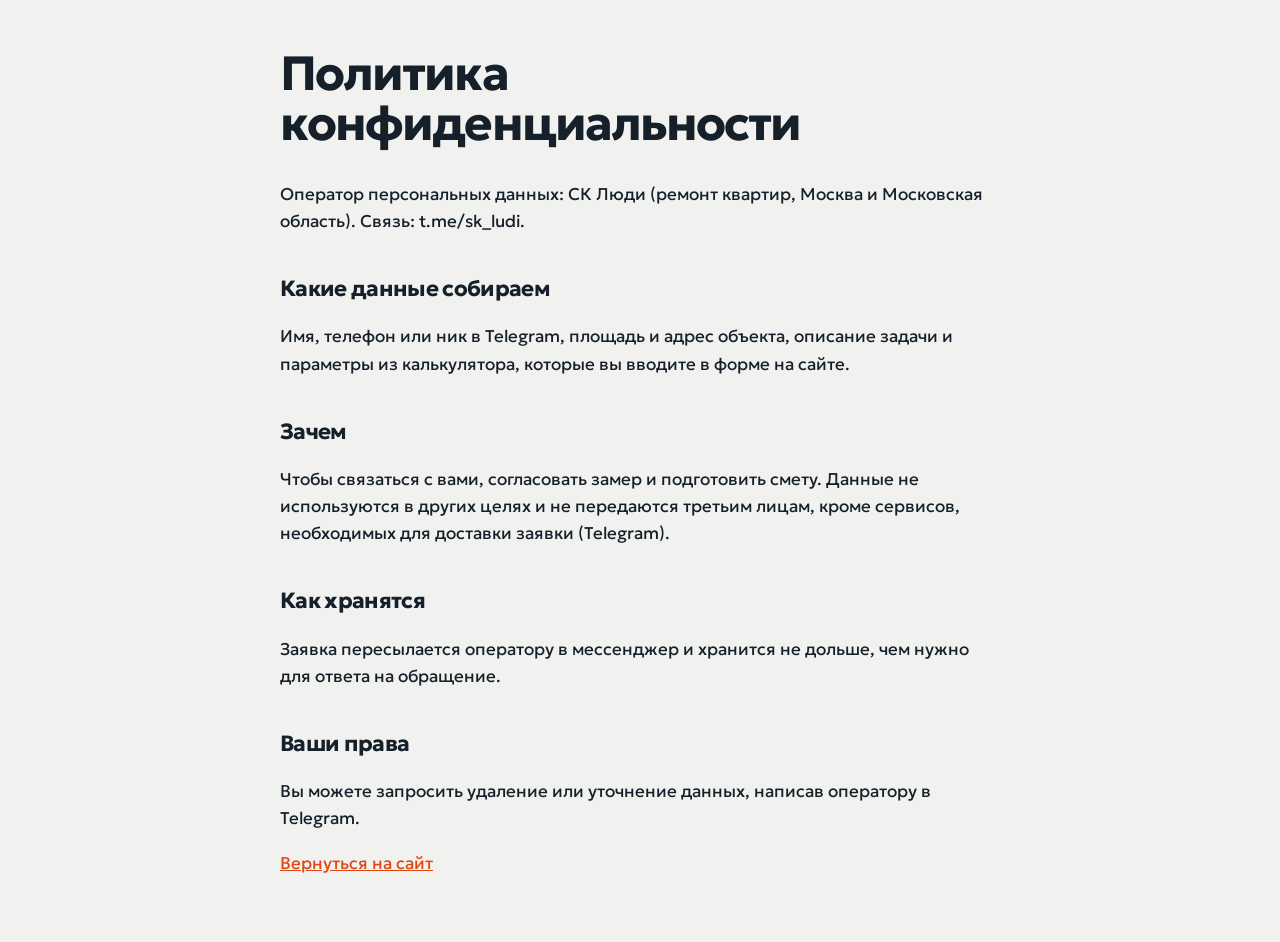
==== privacy.html @ acba336c "СК Люди: лендинг ремонта квартир" ====
<!doctype html>
<html lang="ru">
<head>
<meta charset="utf-8">
<meta name="viewport" content="width=device-width, initial-scale=1">
<title>Политика конфиденциальности — СК Люди</title>
<meta name="robots" content="noindex">
<link href="https://fonts.googleapis.com/css2?family=Geologica:wght@400;600;700&display=swap" rel="stylesheet">
<style>
body{margin:0;background:#F1F2EF;color:#15202A;font:17px/1.6 'Geologica',system-ui,sans-serif;padding:48px 16px}
main{max-width:720px;margin:0 auto}
h1{font-weight:700;font-size:clamp(30px,5vw,48px);letter-spacing:-.04em;line-height:1.05;margin:0 0 32px}
h2{font-size:22px;letter-spacing:-.03em;margin:36px 0 10px}
a{color:#E0480F}
</style>
</head>
<body>
<main>
<h1>Политика конфиденциальности</h1>
<p>Оператор персональных данных: СК Люди (ремонт квартир, Москва и Московская область). Связь: t.me/sk_ludi.</p>
<h2>Какие данные собираем</h2>
<p>Имя, телефон или ник в Telegram, площадь и адрес объекта, описание задачи и параметры из калькулятора, которые вы вводите в форме на сайте.</p>
<h2>Зачем</h2>
<p>Чтобы связаться с вами, согласовать замер и подготовить смету. Данные не используются в других целях и не передаются третьим лицам, кроме сервисов, необходимых для доставки заявки (Telegram).</p>
<h2>Как хранятся</h2>
<p>Заявка пересылается оператору в мессенджер и хранится не дольше, чем нужно для ответа на обращение.</p>
<h2>Ваши права</h2>
<p>Вы можете запросить удаление или уточнение данных, написав оператору в Telegram.</p>
<p><a href="index.html">Вернуться на сайт</a></p>
</main>
</body>
</html>
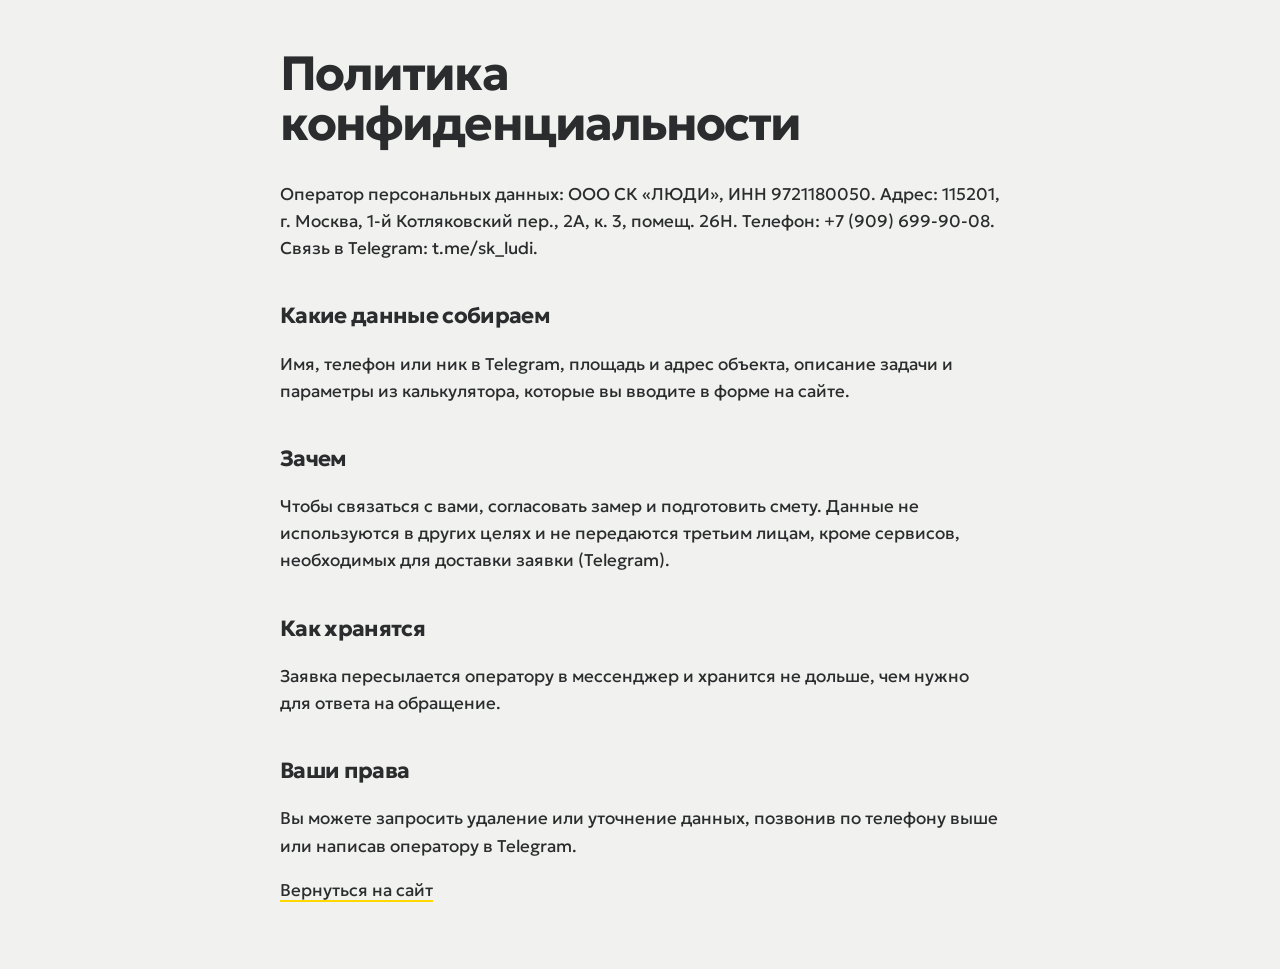
==== commit 5a25013d: "Правки клиента: логотип, фирменные цвета (графит+жёлтый), реквизиты, фото объектов, калькулятор, фор" ====
--- a/privacy.html
+++ b/privacy.html
@@ -7,17 +7,17 @@
 <meta name="robots" content="noindex">
 <link href="https://fonts.googleapis.com/css2?family=Geologica:wght@400;600;700&display=swap" rel="stylesheet">
 <style>
-body{margin:0;background:#F1F2EF;color:#15202A;font:17px/1.6 'Geologica',system-ui,sans-serif;padding:48px 16px}
+body{margin:0;background:#F1F2EF;color:#2A2C2E;font:17px/1.6 'Geologica',system-ui,sans-serif;padding:48px 16px}
 main{max-width:720px;margin:0 auto}
 h1{font-weight:700;font-size:clamp(30px,5vw,48px);letter-spacing:-.04em;line-height:1.05;margin:0 0 32px}
 h2{font-size:22px;letter-spacing:-.03em;margin:36px 0 10px}
-a{color:#E0480F}
+a{color:#2A2C2E;text-decoration-color:#FFD800;text-decoration-thickness:2px;text-underline-offset:4px}
 </style>
 </head>
 <body>
 <main>
 <h1>Политика конфиденциальности</h1>
-<p>Оператор персональных данных: СК Люди (ремонт квартир, Москва и Московская область). Связь: t.me/sk_ludi.</p>
+<p>Оператор персональных данных: ООО СК «ЛЮДИ», ИНН 9721180050. Адрес: 115201, г. Москва, 1-й Котляковский пер., 2А, к. 3, помещ. 26Н. Телефон: +7 (909) 699-90-08. Связь в Telegram: t.me/sk_ludi.</p>
 <h2>Какие данные собираем</h2>
 <p>Имя, телефон или ник в Telegram, площадь и адрес объекта, описание задачи и параметры из калькулятора, которые вы вводите в форме на сайте.</p>
 <h2>Зачем</h2>
@@ -25,7 +25,7 @@
 <h2>Как хранятся</h2>
 <p>Заявка пересылается оператору в мессенджер и хранится не дольше, чем нужно для ответа на обращение.</p>
 <h2>Ваши права</h2>
-<p>Вы можете запросить удаление или уточнение данных, написав оператору в Telegram.</p>
+<p>Вы можете запросить удаление или уточнение данных, позвонив по телефону выше или написав оператору в Telegram.</p>
 <p><a href="index.html">Вернуться на сайт</a></p>
 </main>
 </body>
